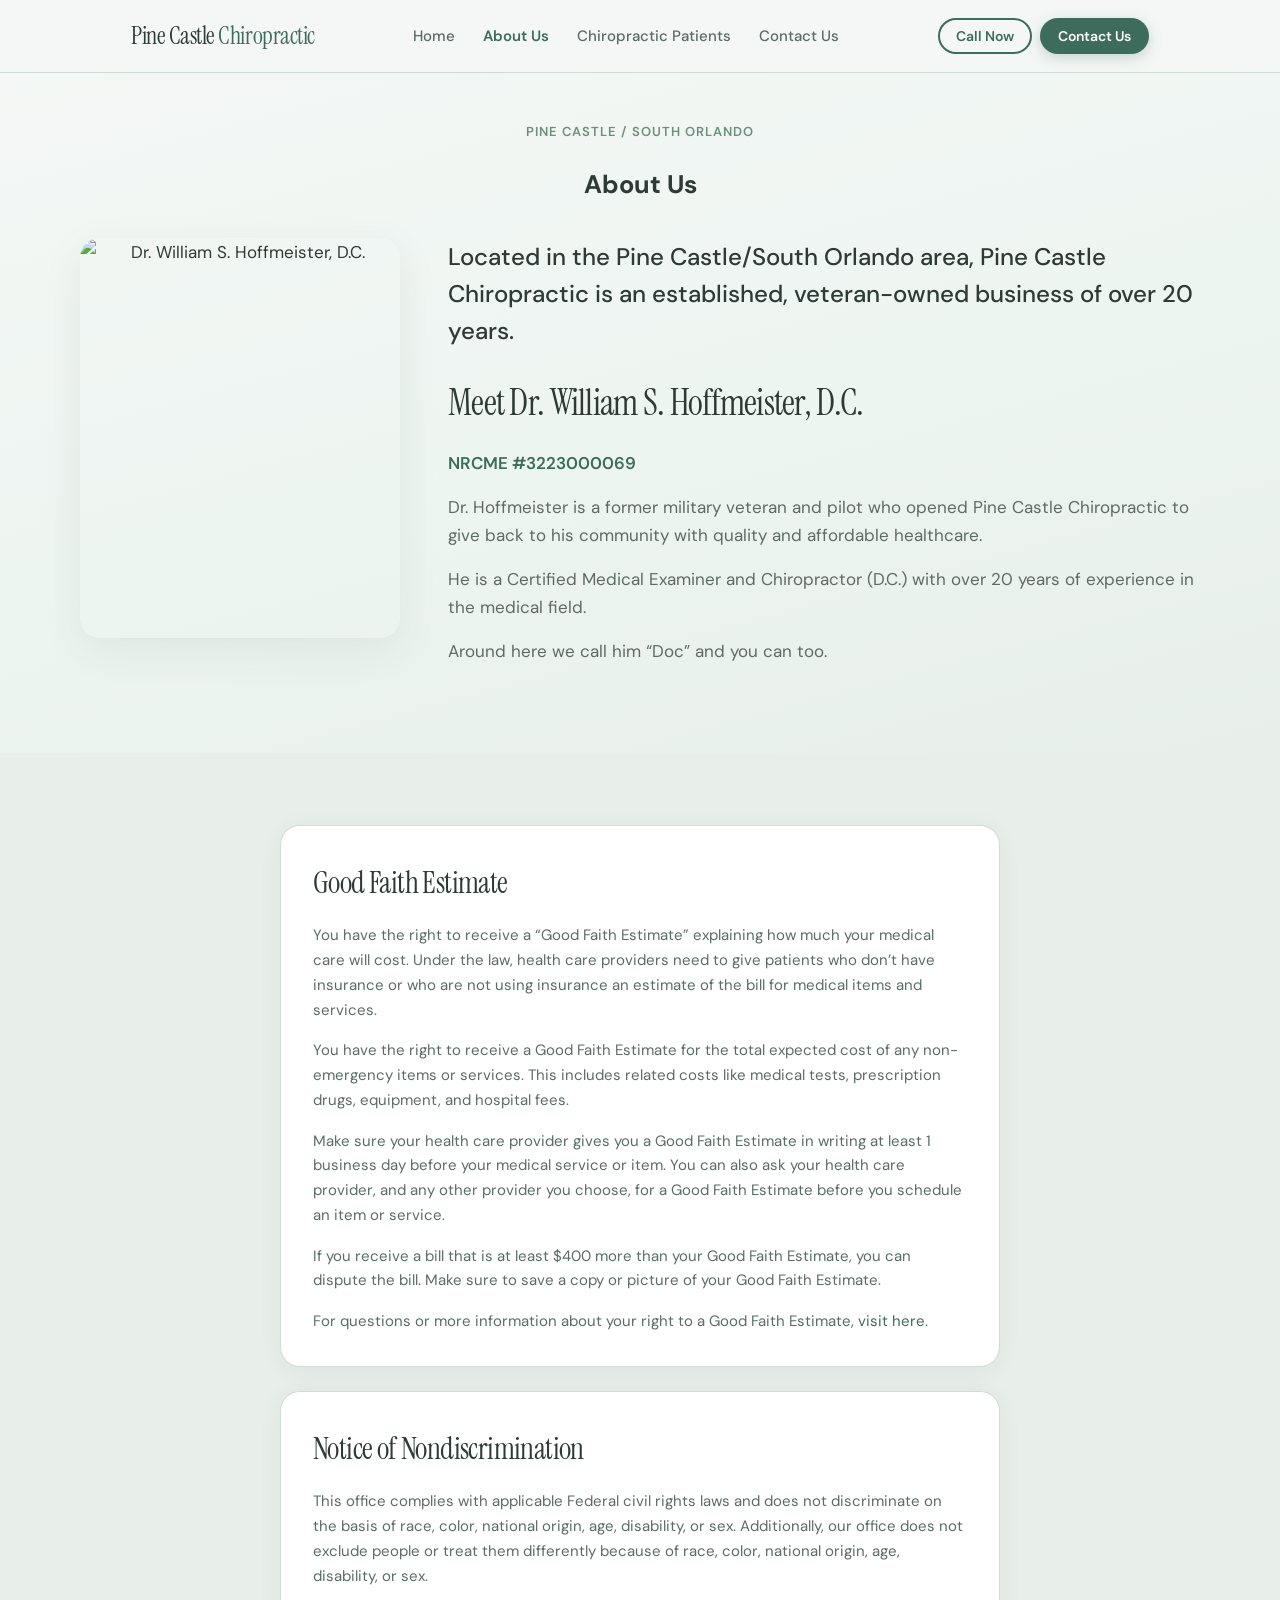
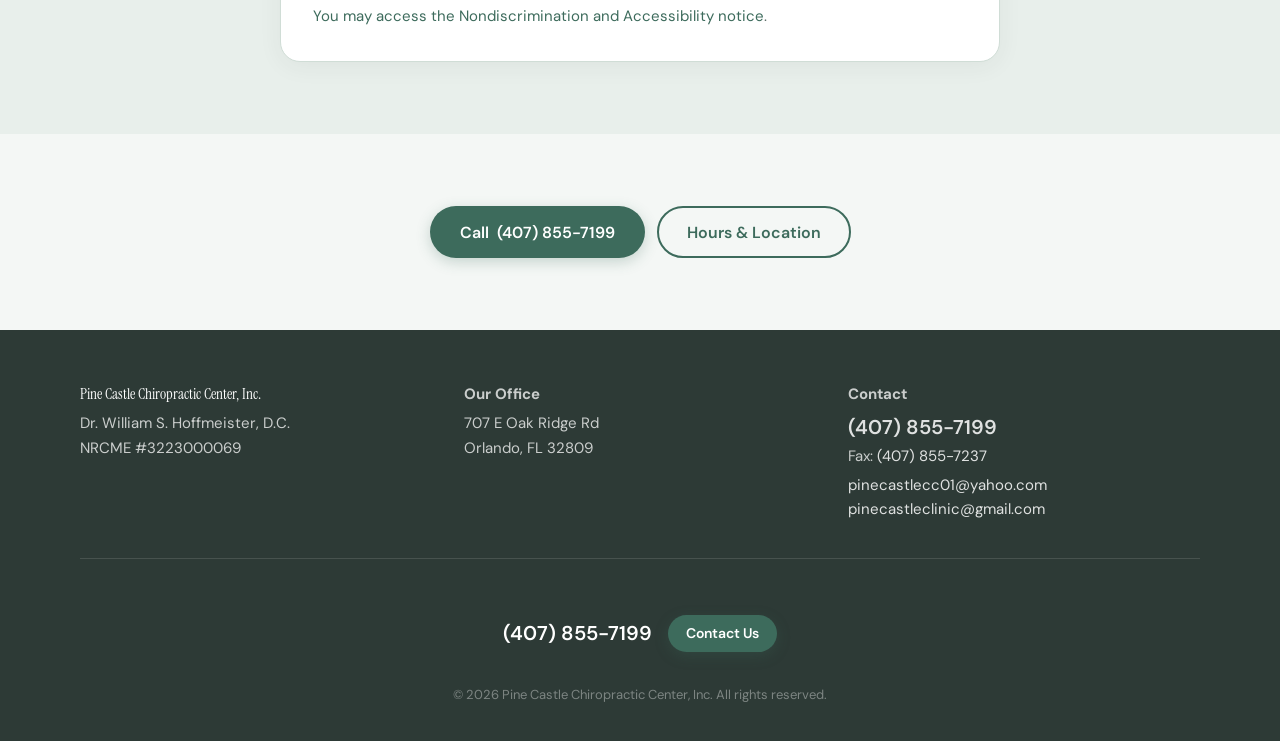
==== about-us.html @ 1517786d "Add files via upload" ====
<!DOCTYPE html>
<html lang="en">
<head>
  <meta charset="UTF-8">
  <meta name="viewport" content="width=device-width, initial-scale=1.0">
  <meta name="description" content="About Pine Castle Chiropractic Center — veteran-owned clinic in Pine Castle/South Orlando. Meet Dr. William S. Hoffmeister, D.C.">
  <title>About Us | Pine Castle Chiropractic Center</title>
  <link rel="preconnect" href="https://fonts.googleapis.com">
  <link rel="preconnect" href="https://fonts.gstatic.com" crossorigin>
  <link href="https://fonts.googleapis.com/css2?family=DM+Sans:ital,opsz,wght@0,9..40,400;0,9..40,500;0,9..40,600;0,9..40,700&family=Instrument+Serif:ital@0;1&display=swap" rel="stylesheet">
  <link rel="stylesheet" href="styles.css">
</head>
<body>
  <header class="site-header">
    <div class="header-inner">
      <a href="index.html" class="logo">Pine Castle <span>Chiropractic</span></a>
      <nav class="header-nav" aria-label="Primary">
        <a href="index.html">Home</a>
        <a href="about-us.html" aria-current="page">About Us</a>
        <a href="chiropractic-patients.html">Chiropractic Patients</a>
        <a href="index.html#visit">Contact Us</a>
      </nav>
      <div class="header-ctas">
        <a href="tel:+14078557199" class="btn btn-outline btn-sm">Call Now</a>
        <a href="index.html#visit" class="btn btn-primary btn-sm">Contact Us</a>
      </div>
    </div>
  </header>

  <main>
    <section class="page-hero section">
      <div class="container">
        <header class="section-header">
          <p class="eyebrow">Pine Castle / South Orlando</p>
          <h1>About Us</h1>
        </header>

        <div class="doctor-profile">
          <figure class="doctor-photo">
            <img src="assets/dr-hoffmeister.png" alt="Dr. William S. Hoffmeister, D.C." width="400" height="500">
          </figure>
          <div class="doctor-profile-content">
            <p class="lead">Located in the Pine Castle/South Orlando area, Pine Castle Chiropractic is an established, veteran-owned business of over 20 years.</p>

            <h2>Meet Dr. William S. Hoffmeister, D.C.</h2>
            <p class="credentials">NRCME #3223000069</p>
            <p>Dr. Hoffmeister is a former military veteran and pilot who opened Pine Castle Chiropractic to give back to his community with quality and affordable healthcare.</p>
            <p>He is a Certified Medical Examiner and Chiropractor (D.C.) with over 20 years of experience in the medical field.</p>
            <p>Around here we call him &ldquo;Doc&rdquo; and you can too.</p>
          </div>
        </div>
      </div>
    </section>

    <section class="section section-alt">
      <div class="container narrow">
        <article class="legal-block visit-card">
          <h2>Good Faith Estimate</h2>
          <p>You have the right to receive a &ldquo;Good Faith Estimate&rdquo; explaining how much your medical care will cost. Under the law, health care providers need to give patients who don&rsquo;t have insurance or who are not using insurance an estimate of the bill for medical items and services.</p>
          <p>You have the right to receive a Good Faith Estimate for the total expected cost of any non-emergency items or services. This includes related costs like medical tests, prescription drugs, equipment, and hospital fees.</p>
          <p>Make sure your health care provider gives you a Good Faith Estimate in writing at least 1 business day before your medical service or item. You can also ask your health care provider, and any other provider you choose, for a Good Faith Estimate before you schedule an item or service.</p>
          <p>If you receive a bill that is at least $400 more than your Good Faith Estimate, you can dispute the bill. Make sure to save a copy or picture of your Good Faith Estimate.</p>
          <p>For questions or more information about your right to a Good Faith Estimate, <a href="https://www.cms.gov/nosurprises/consumers" target="_blank" rel="noopener noreferrer">visit here</a>.</p>
        </article>

        <article class="legal-block visit-card">
          <h2>Notice of Nondiscrimination</h2>
          <p>This office complies with applicable Federal civil rights laws and does not discriminate on the basis of race, color, national origin, age, disability, or sex. Additionally, our office does not exclude people or treat them differently because of race, color, national origin, age, disability, or sex.</p>
          <p><a href="https://www.hhs.gov/civil-rights/for-individuals/section-1557/index.html" target="_blank" rel="noopener noreferrer">You may access the Nondiscrimination and Accessibility notice</a>.</p>
        </article>
      </div>
    </section>

    <section class="section">
      <div class="container section-cta center">
        <a href="tel:+14078557199" class="btn btn-primary btn-lg">Call <span data-phone>(407) 855-7199</span></a>
        <a href="index.html#visit" class="btn btn-outline btn-lg">Hours &amp; Location</a>
      </div>
    </section>
  </main>

  <footer class="site-footer">
    <div class="container footer-grid">
      <div class="footer-col">
        <p class="footer-brand">Pine Castle Chiropractic Center, Inc.</p>
        <p>Dr. William S. Hoffmeister, D.C.<br>NRCME #3223000069</p>
      </div>
      <div class="footer-col">
        <p><strong>Our Office</strong></p>
        <p>707 E Oak Ridge Rd<br>Orlando, FL 32809</p>
      </div>
      <div class="footer-col">
        <p><strong>Contact</strong></p>
        <p>
          <a href="tel:+14078557199" class="footer-phone" data-phone>(407) 855-7199</a><br>
          Fax: <a href="tel:+14078557237">(407) 855-7237</a>
        </p>
        <p>
          <a href="mailto:pinecastlecc01@yahoo.com">pinecastlecc01@yahoo.com</a><br>
          <a href="mailto:pinecastleclinic@gmail.com">pinecastleclinic@gmail.com</a>
        </p>
      </div>
    </div>
    <div class="container footer-bottom">
      <div class="footer-ctas">
        <a href="tel:+14078557199" class="footer-phone" data-phone>(407) 855-7199</a>
        <a href="index.html#visit" class="btn btn-primary btn-sm">Contact Us</a>
      </div>
      <p class="copyright">&copy; <span id="year"></span> Pine Castle Chiropractic Center, Inc. All rights reserved.</p>
    </div>
  </footer>

  <a href="tel:+14078557199" class="fab-call" aria-label="Call Pine Castle Chiropractic Center">
    <svg width="24" height="24" viewBox="0 0 24 24" fill="none" stroke="currentColor" stroke-width="2"><path d="M22 16.92v3a2 2 0 0 1-2.18 2 19.79 19.79 0 0 1-8.63-3.07 19.5 19.5 0 0 1-6-6 19.79 19.79 0 0 1-3.07-8.67A2 2 0 0 1 4.11 2h3a2 2 0 0 1 2 1.72c.127.96.361 1.903.7 2.81a2 2 0 0 1-.45 2.11L8.09 9.91a16 16 0 0 0 6 6l1.27-1.27a2 2 0 0 1 2.11-.45c.907.339 1.85.573 2.81.7A2 2 0 0 1 22 16.92z"/></svg>
  </a>

  <script src="script.js"></script>
</body>
</html>
---- styles.css ----
/* Pine Castle Chiropractic */
:root {
  --bg: #f4f7f5;
  --bg-alt: #e8efeb;
  --surface: #ffffff;
  --text: #2d3a36;
  --text-muted: #5c6b66;
  --accent: #3d6b5c;
  --accent-hover: #325a4d;
  --accent-soft: #d4e6de;
  --accent-light: #edf5f1;
  --warm: #6b8f7a;
  --border: #d0ddd6;
  --shadow: 0 4px 24px rgba(45, 58, 54, 0.06);
  --shadow-lg: 0 12px 40px rgba(45, 58, 54, 0.08);
  --radius: 12px;
  --radius-lg: 20px;
  --font-sans: "DM Sans", system-ui, sans-serif;
  --font-serif: "Instrument Serif", Georgia, serif;
  --header-h: 72px;
}

*,
*::before,
*::after {
  box-sizing: border-box;
}

html {
  scroll-behavior: smooth;
  scroll-padding-top: calc(var(--header-h) + 1rem);
}

body {
  margin: 0;
  font-family: var(--font-sans);
  font-size: 1.0625rem;
  line-height: 1.65;
  color: var(--text);
  background: var(--bg);
  -webkit-font-smoothing: antialiased;
}

a {
  color: var(--accent);
  text-decoration: none;
}

a:hover {
  color: var(--accent-hover);
}

.container {
  width: min(1120px, 92vw);
  margin-inline: auto;
}

.container.narrow {
  width: min(720px, 92vw);
}

.site-header {
  position: sticky;
  top: 0;
  z-index: 100;
  background: rgba(244, 247, 245, 0.92);
  backdrop-filter: blur(12px);
  border-bottom: 1px solid var(--border);
}

.header-inner {
  display: flex;
  align-items: center;
  justify-content: space-between;
  gap: 1rem;
  min-height: var(--header-h);
  width: min(1120px, 92vw);
  margin-inline: auto;
  padding-inline: 4vw;
}

.logo {
  font-family: var(--font-serif);
  font-size: clamp(1.15rem, 3vw, 1.5rem);
  font-weight: 400;
  color: var(--text);
  letter-spacing: -0.02em;
  line-height: 1.2;
}

.logo span {
  color: var(--accent);
}

.header-nav {
  display: none;
  gap: 1.75rem;
}

.header-nav a {
  color: var(--text-muted);
  font-size: 0.9375rem;
  font-weight: 500;
}

.header-nav a:hover {
  color: var(--accent);
}

.header-ctas {
  display: flex;
  gap: 0.5rem;
  flex-shrink: 0;
}

@media (min-width: 768px) {
  .header-nav {
    display: flex;
  }
}

.btn {
  display: inline-flex;
  align-items: center;
  justify-content: center;
  gap: 0.5rem;
  padding: 0.65rem 1.25rem;
  font-family: inherit;
  font-size: 0.9375rem;
  font-weight: 600;
  line-height: 1.2;
  border-radius: 999px;
  border: 2px solid transparent;
  cursor: pointer;
  transition: background 0.2s, color 0.2s, border-color 0.2s, transform 0.15s, box-shadow 0.2s;
  text-decoration: none;
  white-space: nowrap;
}

.btn:hover {
  transform: translateY(-1px);
}

.btn-sm {
  padding: 0.5rem 1rem;
  font-size: 0.875rem;
}

.btn-lg {
  padding: 0.9rem 1.75rem;
  font-size: 1rem;
}

.btn-block {
  width: 100%;
}

.btn-primary {
  background: var(--accent);
  color: #fff;
  box-shadow: 0 4px 14px rgba(61, 107, 92, 0.25);
}

.btn-primary:hover {
  background: var(--accent-hover);
  color: #fff;
}

.btn-secondary {
  background: var(--warm);
  color: #fff;
}

.btn-secondary:hover {
  background: #5a7d6a;
  color: #fff;
}

.btn-outline {
  background: transparent;
  color: var(--accent);
  border-color: var(--accent);
}

.btn-outline:hover {
  background: var(--accent-light);
  color: var(--accent-hover);
}

.btn-ghost {
  background: transparent;
  color: var(--text-muted);
  border-color: var(--border);
}

.btn-ghost:hover {
  background: var(--bg);
  color: var(--accent);
  border-color: var(--accent-soft);
}

.hero {
  padding: 3rem 0 4rem;
  background: linear-gradient(165deg, var(--bg) 0%, var(--accent-light) 55%, var(--bg-alt) 100%);
}

.hero-grid {
  display: grid;
  gap: 2.5rem;
  align-items: start;
}

@media (min-width: 900px) {
  .hero-grid {
    grid-template-columns: 1fr minmax(280px, 360px);
    gap: 3rem;
    align-items: start;
  }
}

.hero-sidebar {
  display: flex;
  flex-direction: column;
  gap: 1.25rem;
}

.hero-building {
  margin: 0;
}

.hero-building img {
  display: block;
  width: 100%;
  height: auto;
  border-radius: var(--radius-lg);
  border: 1px solid var(--border);
  box-shadow: var(--shadow-lg);
}

.hero-card .qr-code {
  margin-bottom: 0;
}

.eyebrow {
  margin: 0 0 0.75rem;
  font-size: 0.8125rem;
  font-weight: 600;
  letter-spacing: 0.08em;
  text-transform: uppercase;
  color: var(--warm);
}

.hero h1 {
  margin: 0 0 0.5rem;
  font-family: var(--font-serif);
  font-size: clamp(2.25rem, 5.5vw, 3.5rem);
  font-weight: 400;
  line-height: 1.05;
  letter-spacing: -0.03em;
  color: var(--text);
}

.hero-tagline {
  margin: 0 0 1.25rem;
  font-size: clamp(1.0625rem, 2.2vw, 1.35rem);
  color: var(--text-muted);
}

.hero-tagline strong {
  color: var(--accent);
  font-weight: 700;
}

.hero-doctor {
  margin: 0 0 1rem;
  font-size: 1rem;
  font-weight: 600;
  color: var(--text);
}

.hero-price {
  margin: 0 0 1.25rem;
  font-family: var(--font-serif);
  font-size: clamp(1.75rem, 4vw, 2.25rem);
  font-weight: 700;
  color: #000;
  letter-spacing: -0.02em;
}

.qr-code {
  display: block;
  margin: 0 auto 1rem;
  width: min(200px, 70%);
  height: auto;
  border-radius: var(--radius);
}

.visit-card-qr {
  text-align: center;
}

.visit-card-qr p {
  text-align: left;
}

.hero-info {
  margin-bottom: 2rem;
  background: var(--surface);
  border: 1px solid var(--border);
  border-radius: var(--radius-lg);
  box-shadow: var(--shadow);
  overflow: hidden;
}

.hero-info-feature {
  display: flex;
  gap: 1rem;
  align-items: flex-start;
  padding: 1.25rem 1.5rem;
  background: var(--accent-light);
  border-bottom: 1px solid var(--border);
}

.hero-info-feature .hero-info-icon {
  width: 2.75rem;
  height: 2.75rem;
  flex-shrink: 0;
  color: var(--accent);
  background: var(--surface);
  border: 1px solid var(--accent-soft);
  border-radius: 10px;
}

.hero-info-feature-text p {
  margin: 0;
  font-size: 1.0625rem;
  line-height: 1.55;
  color: var(--text);
}

.hero-info-feature-text strong {
  color: var(--accent);
  font-weight: 700;
}

.hero-info-note {
  margin-top: 0.35rem !important;
  font-size: 0.9375rem !important;
  font-weight: 600;
  color: var(--warm) !important;
}

.hero-info-points {
  display: grid;
  margin: 0;
  padding: 0;
  list-style: none;
}

@media (min-width: 640px) {
  .hero-info-points {
    grid-template-columns: repeat(3, 1fr);
  }
}

.hero-info-points li {
  display: flex;
  align-items: center;
  gap: 0.75rem;
  padding: 1rem 1.25rem;
  font-size: 0.9375rem;
  font-weight: 500;
  line-height: 1.4;
  color: var(--text-muted);
  border-bottom: 1px solid var(--border);
}

.hero-info-points li:last-child {
  border-bottom: none;
}

@media (min-width: 640px) {
  .hero-info-points li {
    flex-direction: column;
    align-items: flex-start;
    border-bottom: none;
    border-right: 1px solid var(--border);
  }

  .hero-info-points li:last-child {
    border-right: none;
  }
}

.hero-info-icon {
  display: flex;
  align-items: center;
  justify-content: center;
  width: 2.25rem;
  height: 2.25rem;
  flex-shrink: 0;
  color: var(--accent);
  background: var(--accent-light);
  border-radius: 10px;
}

.hero-info-points .hero-info-icon {
  background: var(--accent-soft);
}

.hero-ctas {
  display: flex;
  flex-wrap: wrap;
  gap: 0.75rem;
}

.hero-card {
  background: var(--surface);
  border-radius: var(--radius-lg);
  padding: 2rem;
  box-shadow: var(--shadow-lg);
  border: 1px solid var(--border);
}

.card-label {
  margin: 0 0 1rem;
  font-size: 0.9375rem;
  font-weight: 600;
  text-align: center;
  color: var(--text-muted);
}

.card-text {
  margin: 0 0 1.5rem;
  font-size: 0.9375rem;
  color: var(--text-muted);
  line-height: 1.55;
  text-align: center;
}

.hero-card .btn + .btn {
  margin-top: 0.75rem;
}

.cta-bar {
  background: var(--accent);
  color: #fff;
  padding: 0.875rem 0;
}

.cta-bar-inner {
  display: flex;
  flex-wrap: wrap;
  align-items: center;
  justify-content: center;
  gap: 1rem;
  width: min(1120px, 92vw);
  margin-inline: auto;
}

.cta-bar-text {
  font-weight: 500;
  font-size: 0.9375rem;
}

.cta-bar-buttons {
  display: flex;
  gap: 0.5rem;
}

.cta-bar .btn-secondary {
  background: rgba(255, 255, 255, 0.15);
  border: 2px solid rgba(255, 255, 255, 0.4);
  color: #fff;
}

.cta-bar .btn-secondary:hover {
  background: rgba(255, 255, 255, 0.25);
  color: #fff;
}

.cta-bar .btn-primary {
  background: #fff;
  color: var(--accent);
  box-shadow: none;
}

.cta-bar .btn-primary:hover {
  background: var(--accent-light);
  color: var(--accent-hover);
}

.section {
  padding: 4.5rem 0;
}

.section-alt {
  background: var(--bg-alt);
}

.section-header {
  text-align: center;
  margin-bottom: 2.5rem;
}

.section-header h2 {
  margin: 0 0 0.5rem;
  font-family: var(--font-serif);
  font-size: clamp(2rem, 4vw, 2.75rem);
  font-weight: 400;
  letter-spacing: -0.02em;
  color: var(--text);
}

.section-subtitle {
  margin: 0;
  font-size: 1.125rem;
  color: var(--text-muted);
}

.section-intro {
  max-width: 42rem;
  margin: 0 auto 2.5rem;
  text-align: center;
  font-size: 1.0625rem;
  line-height: 1.65;
  color: var(--text-muted);
}

.subsection {
  margin-top: 3rem;
  padding-top: 3rem;
  border-top: 1px solid var(--border);
}

.subsection-header {
  text-align: center;
  margin-bottom: 2rem;
}

.subsection-header h3 {
  margin: 0 0 0.5rem;
  font-family: var(--font-serif);
  font-size: clamp(1.5rem, 3vw, 2rem);
  font-weight: 400;
  letter-spacing: -0.02em;
  color: var(--text);
}

.services-heading h3 {
  font-family: var(--font-sans);
  font-size: clamp(1.75rem, 4vw, 2.5rem);
  font-weight: 700;
  letter-spacing: -0.02em;
}

.services-heading {
  margin-bottom: 2rem;
}

.services-grid {
  display: grid;
  gap: 1.25rem;
}

@media (min-width: 600px) {
  .services-grid {
    grid-template-columns: repeat(2, 1fr);
  }
}

@media (min-width: 900px) {
  .services-grid-3 {
    grid-template-columns: repeat(3, 1fr);
  }
}

.service-card {
  background: var(--surface);
  border: 1px solid var(--border);
  border-radius: var(--radius-lg);
  padding: 1.75rem 1.5rem;
  box-shadow: var(--shadow);
}

.service-card h3 {
  margin: 0 0 0.5rem;
  font-size: 1.0625rem;
  font-weight: 600;
  color: var(--text);
}

.service-card p {
  margin: 0;
  font-size: 0.9375rem;
  color: var(--text-muted);
  line-height: 1.55;
}

.benefits-grid {
  display: grid;
  gap: 0.75rem;
  max-width: 640px;
  margin: 0 auto 2rem;
  padding: 0;
  list-style: none;
}

@media (min-width: 600px) {
  .benefits-grid {
    grid-template-columns: 1fr 1fr;
  }
}

.benefits-grid li {
  display: flex;
  align-items: flex-start;
  gap: 0.625rem;
  padding: 0.75rem 1rem;
  background: var(--surface);
  border-radius: var(--radius);
  border: 1px solid var(--border);
  font-size: 0.9375rem;
  font-weight: 500;
}

.benefits-grid li::before {
  content: "✓";
  flex-shrink: 0;
  width: 1.25rem;
  height: 1.25rem;
  display: flex;
  align-items: center;
  justify-content: center;
  font-size: 0.75rem;
  font-weight: 700;
  color: var(--accent);
  background: var(--accent-soft);
  border-radius: 50%;
}

.section-cta {
  display: flex;
  flex-wrap: wrap;
  gap: 0.75rem;
  justify-content: center;
}

.visit-card {
  background: var(--surface);
  border: 1px solid var(--border);
  border-radius: var(--radius-lg);
  padding: 2rem;
  box-shadow: var(--shadow);
}

.visit-line {
  margin: 0 0 1.5rem;
  font-size: 1rem;
  color: var(--text-muted);
  line-height: 1.6;
}

.visit-line:last-child {
  margin-bottom: 0;
}

.visit-line strong {
  color: var(--text);
  display: block;
  margin-bottom: 0.25rem;
}

.visit-note {
  font-size: 0.875rem;
  font-style: italic;
  color: var(--warm);
}

.alert-banner {
  margin-top: 1.5rem;
  padding: 1.25rem 1.5rem;
  border-radius: var(--radius-lg);
  border: 1px solid var(--border);
  background: var(--surface);
  box-shadow: var(--shadow);
}

.alert-banner p {
  margin: 0;
  font-size: 0.9375rem;
  line-height: 1.55;
  color: var(--text-muted);
}

.alert-banner p + p {
  margin-top: 0.5rem;
}

.alert-banner-warn {
  border-color: #c9a227;
  background: #faf6e8;
}

.alert-banner-strong {
  font-weight: 700;
  color: #8b6914 !important;
  text-transform: uppercase;
  letter-spacing: 0.02em;
}

.tips-intro.visit-card p:last-child {
  margin: 1.25rem 0 0;
  font-size: 0.9375rem;
  color: var(--text-muted);
}

.tips-general {
  margin: 0 0 1rem;
  padding-left: 1.25rem;
  color: var(--text-muted);
  font-size: 0.9375rem;
}

.tips-general li + li {
  margin-top: 0.5rem;
}

.tips-conditions {
  margin-top: 1.25rem;
  display: grid;
  gap: 0.75rem;
}

.tip-item {
  background: var(--surface);
  border: 1px solid var(--border);
  border-radius: var(--radius);
  overflow: hidden;
}

.tip-item summary {
  padding: 1rem 1.25rem;
  font-weight: 600;
  font-size: 0.9375rem;
  cursor: pointer;
  list-style: none;
  color: var(--text);
}

.tip-item summary::-webkit-details-marker {
  display: none;
}

.tip-item summary::after {
  content: "+";
  float: right;
  color: var(--accent);
  font-weight: 700;
}

.tip-item[open] summary::after {
  content: "−";
}

.tip-item p {
  margin: 0;
  padding: 0 1.25rem 1.25rem;
  font-size: 0.9375rem;
  color: var(--text-muted);
  line-height: 1.6;
}

.tips-link {
  margin: 1.5rem 0 0;
  text-align: center;
  font-size: 0.9375rem;
}

.contact-grid {
  display: grid;
  gap: 1.25rem;
}

@media (min-width: 768px) {
  .contact-grid {
    grid-template-columns: repeat(3, 1fr);
  }
}

.hours-list {
  margin: 0;
  padding: 0;
  list-style: none;
}

.hours-list li {
  display: grid;
  gap: 0.25rem;
  padding: 0.75rem 0;
  font-size: 0.9375rem;
  color: var(--text-muted);
  border-bottom: 1px solid var(--border);
}

.hours-list li:last-child {
  border-bottom: none;
  padding-bottom: 0;
}

.hours-list li span:first-child {
  font-weight: 600;
  color: var(--text);
}

.hours-list em {
  font-size: 0.8125rem;
  font-style: normal;
  color: var(--warm);
}

.visit-cta {
  margin-top: 2rem;
  flex-direction: column;
  align-items: center;
}

.visit-callout {
  margin: 0 0 1rem;
  max-width: 36rem;
  text-align: center;
  font-size: 0.9375rem;
  color: var(--text-muted);
}

.footer-grid {
  display: grid;
  gap: 2rem;
  text-align: left;
  margin-bottom: 2rem;
}

@media (min-width: 768px) {
  .footer-grid {
    grid-template-columns: repeat(3, 1fr);
  }
}

.footer-col p {
  margin: 0.35rem 0;
}

.footer-col a {
  color: rgba(255, 255, 255, 0.85);
}

.footer-col a:hover {
  color: var(--accent-soft);
}

.footer-bottom {
  text-align: center;
  border-top: 1px solid rgba(255, 255, 255, 0.12);
  padding-top: 2rem;
}

.schedule-section .section-header {
  margin-bottom: 1.5rem;
}

.schedule-placeholder {
  background: var(--surface);
  border: 1px dashed var(--border);
  border-radius: var(--radius-lg);
  padding: 2.5rem 1.5rem;
  text-align: center;
}

.schedule-placeholder p {
  margin: 0 0 1.5rem;
  color: var(--text-muted);
  font-size: 0.9375rem;
}

.site-footer {
  padding: 3rem 0 2rem;
  background: var(--text);
  color: rgba(255, 255, 255, 0.75);
  text-align: center;
}

.footer-brand {
  font-family: var(--font-serif);
  font-size: 1.5rem;
  color: #fff;
  margin: 0 0 0.5rem;
}

.site-footer p {
  margin: 0.25rem 0;
  font-size: 0.9375rem;
}

.footer-ctas {
  display: flex;
  flex-wrap: wrap;
  gap: 1rem;
  justify-content: center;
  align-items: center;
  margin: 1.5rem 0;
}

.footer-phone {
  font-size: 1.25rem;
  font-weight: 600;
  color: #fff;
}

.footer-phone:hover {
  color: var(--accent-soft);
}

.copyright {
  margin-top: 2rem !important;
  font-size: 0.8125rem !important;
  opacity: 0.5;
}

.fab-call {
  position: fixed;
  bottom: 1.25rem;
  right: 1.25rem;
  z-index: 90;
  display: flex;
  align-items: center;
  justify-content: center;
  width: 56px;
  height: 56px;
  background: var(--warm);
  color: #fff;
  border-radius: 50%;
  box-shadow: 0 6px 20px rgba(45, 58, 54, 0.25);
}

.fab-call:hover {
  background: var(--accent);
  color: #fff;
}

@media (min-width: 768px) {
  .fab-call {
    display: none;
  }
}

@media (max-width: 767px) {
  body {
    padding-bottom: 4rem;
  }
}

/* Interior pages */
.page-hero {
  padding-top: 3rem;
  background: linear-gradient(165deg, var(--bg) 0%, var(--accent-light) 55%, var(--bg-alt) 100%);
}

.page-hero .section-header {
  margin-bottom: 2rem;
}

.page-hero .section-header-tight {
  margin-bottom: 1.25rem;
}

.chiropractic-layout {
  display: grid;
  gap: 0.5rem 3rem;
  align-items: start;
  grid-template-columns: 1fr;
  grid-template-areas:
    "title"
    "content"
    "photo";
}

.chiropractic-page-header {
  grid-area: title;
  margin: 0 0 0.25rem;
  text-align: center;
}

.chiropractic-page-header h1 {
  margin: 0;
  font-family: var(--font-serif);
  font-size: clamp(2rem, 4vw, 2.75rem);
  font-weight: 400;
  letter-spacing: -0.02em;
  color: var(--text);
}

.chiropractic-layout .doctor-profile-aside {
  grid-area: photo;
}

.chiropractic-layout .chiropractic-intro {
  grid-area: content;
  margin: 0;
}

.chiropractic-layout .chiropractic-intro h2 {
  margin-top: 0;
}

@media (min-width: 768px) {
  .chiropractic-layout {
    grid-template-columns: minmax(240px, 320px) 1fr;
    grid-template-areas:
      "title title"
      "photo content";
    row-gap: 0.5rem;
    column-gap: 3rem;
  }
}

.chiropractic-intro {
  margin: 0;
}

.doctor-profile {
  display: grid;
  gap: 2.5rem;
  align-items: start;
}

@media (min-width: 768px) {
  .doctor-profile {
    grid-template-columns: minmax(240px, 320px) 1fr;
    gap: 3rem;
    align-items: start;
  }
}

.doctor-profile-aside {
  display: flex;
  flex-direction: column;
  gap: 1.5rem;
}

.doctor-bio h2 {
  margin: 0 0 0.5rem;
  font-family: var(--font-serif);
  font-size: clamp(1.35rem, 2.5vw, 1.625rem);
  font-weight: 400;
  letter-spacing: -0.02em;
  color: var(--text);
  text-align: center;
}

.doctor-bio p {
  margin: 0 0 0.75rem;
  font-size: 0.9375rem;
  color: var(--text-muted);
  line-height: 1.6;
  text-align: center;
}

.doctor-bio p:last-child {
  margin-bottom: 0;
}

.doctor-bio .credentials {
  font-weight: 600;
  color: var(--accent);
}

@media (min-width: 768px) {
  .doctor-bio h2,
  .doctor-bio p {
    text-align: left;
  }
}

.doctor-photo {
  margin: 0;
  text-align: center;
}

.doctor-photo img {
  display: block;
  width: 100%;
  max-width: 320px;
  margin-inline: auto;
  height: auto;
  border-radius: var(--radius-lg);
  box-shadow: var(--shadow-lg);
}

.doctor-profile-content h2 {
  margin: 0 0 1rem;
  font-family: var(--font-serif);
  font-size: clamp(1.75rem, 3.5vw, 2.25rem);
  font-weight: 400;
  letter-spacing: -0.02em;
  color: var(--text);
}

.doctor-profile-content h2:not(:first-child) {
  margin-top: 1.5rem;
}

.doctor-profile-content p {
  margin: 0 0 1rem;
  color: var(--text-muted);
  line-height: 1.65;
}

.doctor-profile-content .lead {
  font-size: clamp(1.25rem, 2.5vw, 1.5rem);
  font-weight: 500;
  line-height: 1.55;
  color: var(--text);
}

.doctor-profile-content .credentials {
  font-weight: 600;
  color: var(--accent);
}

.legal-block {
  margin-bottom: 1.5rem;
}

.legal-block:last-child {
  margin-bottom: 0;
}

.legal-block h2 {
  margin: 0 0 1rem;
  font-family: var(--font-serif);
  font-size: clamp(1.5rem, 3vw, 1.875rem);
  font-weight: 400;
  letter-spacing: -0.02em;
  color: var(--text);
}

.legal-block p {
  margin: 0 0 1rem;
  font-size: 0.9375rem;
  color: var(--text-muted);
  line-height: 1.65;
}

.legal-block p:last-child {
  margin-bottom: 0;
}

.header-nav a[aria-current="page"] {
  color: var(--accent);
  font-weight: 600;
}
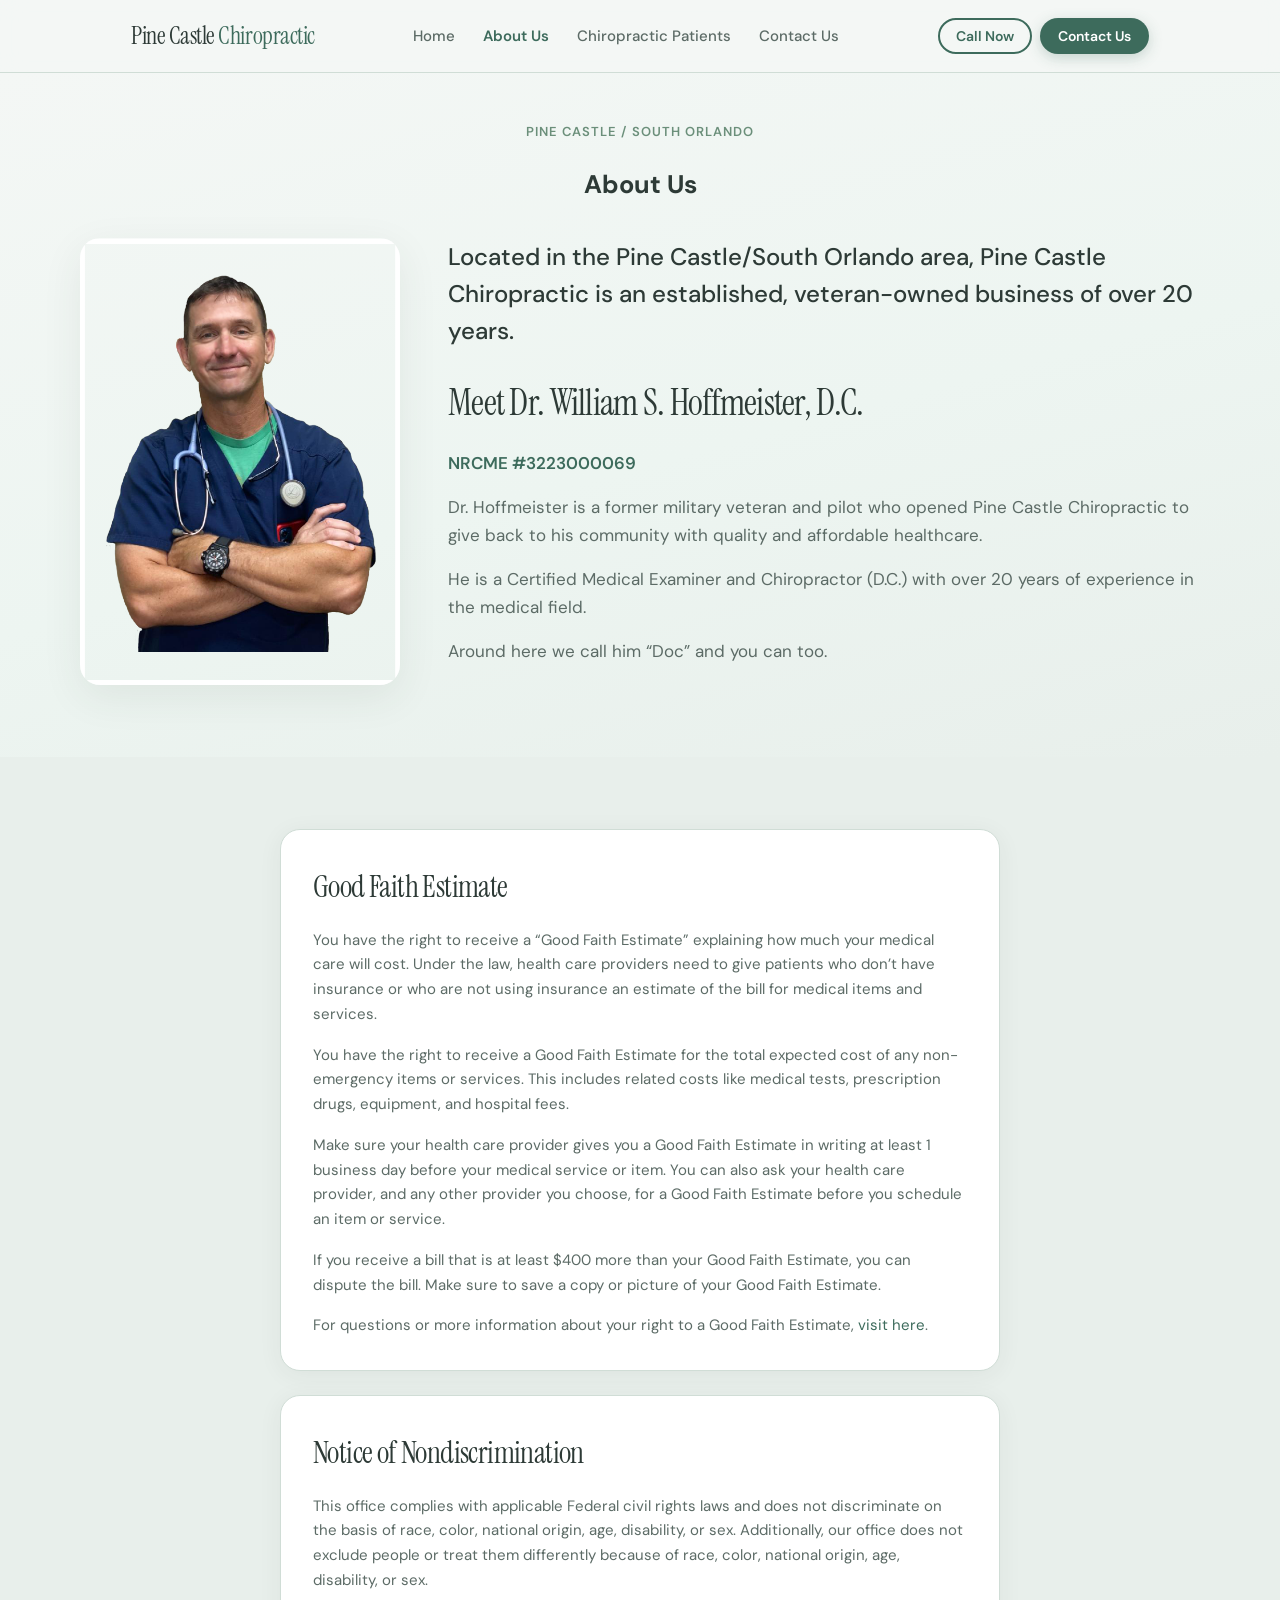
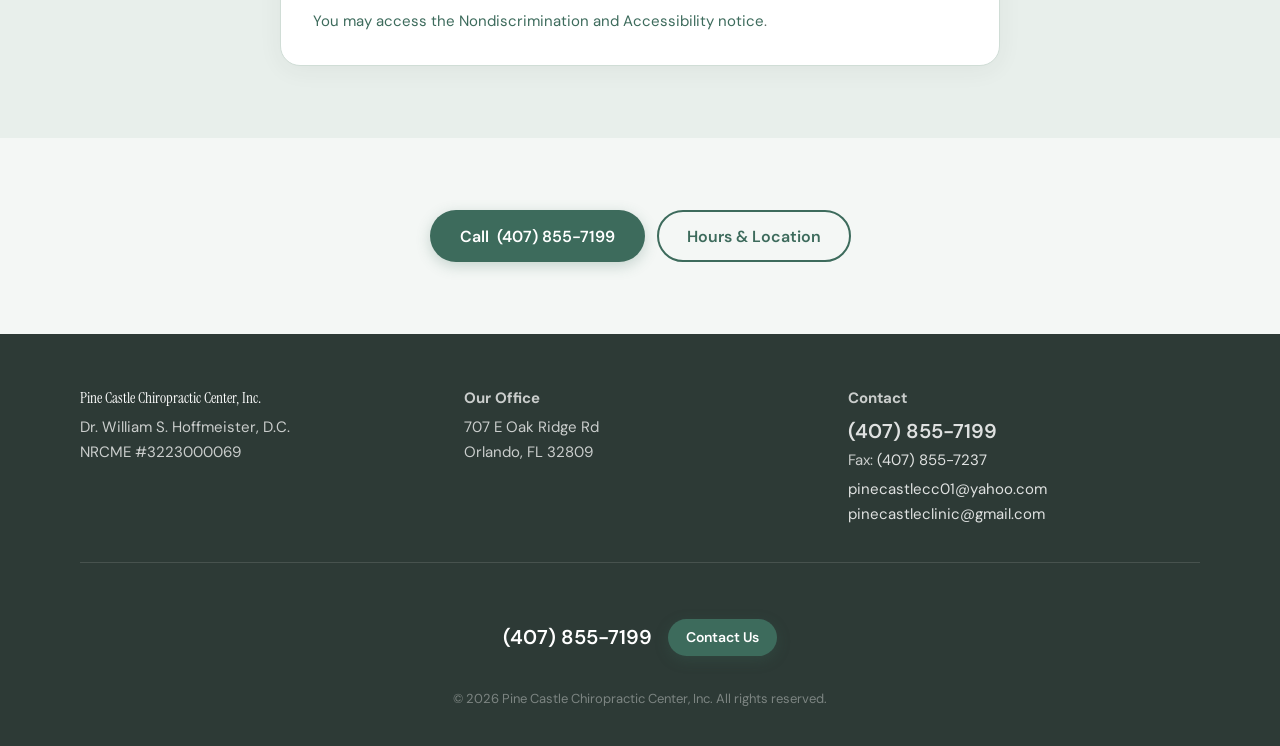
==== commit eb2a593b: "Add files via upload" ====
--- a/about-us.html
+++ b/about-us.html
@@ -37,7 +37,7 @@
 
         <div class="doctor-profile">
           <figure class="doctor-photo">
-            <img src="assets/dr-hoffmeister.png" alt="Dr. William S. Hoffmeister, D.C." width="400" height="500">
+            <img src="/dr-hoffmeister.png" alt="Dr. William S. Hoffmeister, D.C." width="400" height="500">
           </figure>
           <div class="doctor-profile-content">
             <p class="lead">Located in the Pine Castle/South Orlando area, Pine Castle Chiropractic is an established, veteran-owned business of over 20 years.</p>
